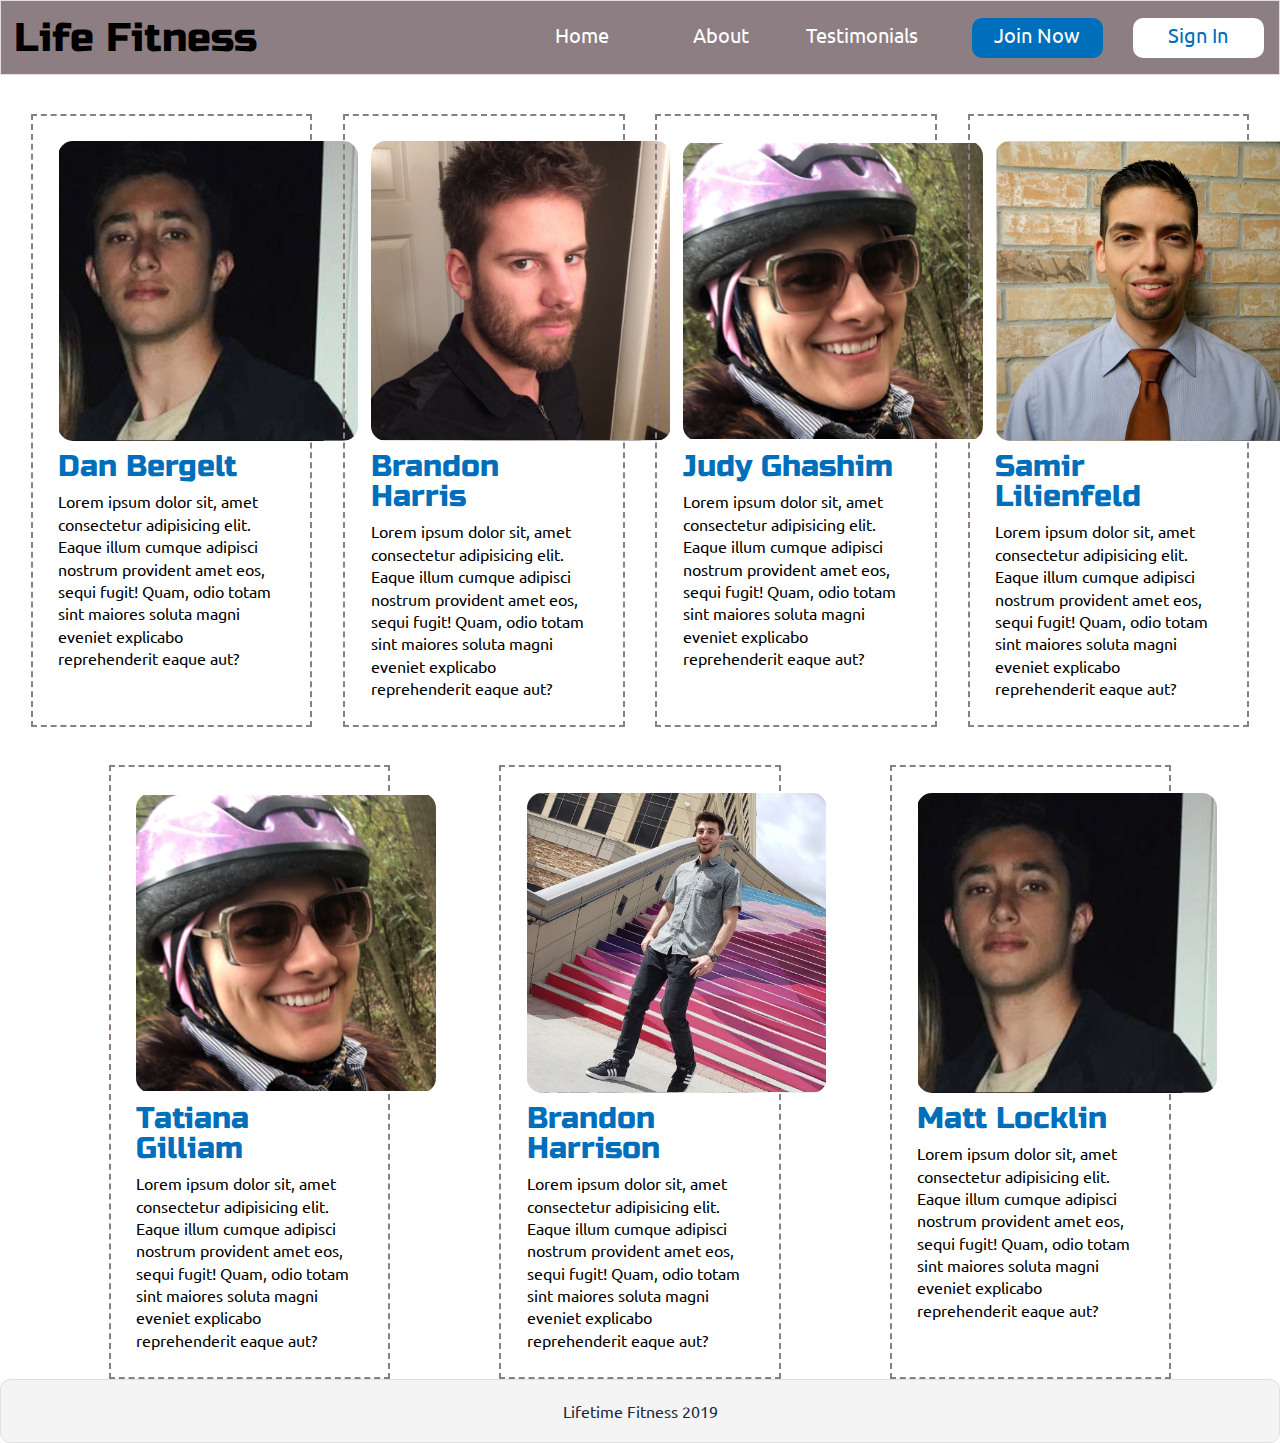
==== about.html @ 03cfb134 "MVP almost finished" ====
<!DOCTYPE html>

<html lang="en">
  <head>
    <meta charset="utf-8" />
    <meta name="viewport" content="width=device-width, initial-scale=1.0" />
    <title>Lifetime Fitness</title>

    <link
      href="https://fonts.googleapis.com/css?family=Russo+One|Ubuntu"
      rel="stylesheet"
    />
    <link href="css/index.css" rel="stylesheet" />

    <!--[if lt IE 9]>
      <script src="https://cdnjs.cloudflare.com/ajax/libs/html5shiv/3.7.3/html5shiv.js"></script>
    <![endif]-->
  </head>

  <body>
    <section class="nav">
      <h1>Life Fitness</h1>
      <nav>
        <a href="index.html" class="nav-home">Home</a>
        <a href="about.html" class="nav-about">About</a>
        <a class="nav-test">Testimonials</a>
        <a class="join-now">Join Now</a>
        <a class="sign-in">Sign In</a>
      </nav>
    </section>

    <section class="about">
      <div class="dan">
        <img src="img/about-dan.PNG" alt="App screenshot" />
        <h1>Dan Bergelt</h1>
        <p>
          Lorem ipsum dolor sit, amet consectetur adipisicing elit. Eaque illum
          cumque adipisci nostrum provident amet eos, sequi fugit! Quam, odio
          totam sint maiores soluta magni eveniet explicabo reprehenderit eaque
          aut?
        </p>
      </div>
      <div class="brandon">
        <img src="img/about-brandon.PNG" alt="App screenshot" />
        <h1>Brandon Harris</h1>
        <p>
          Lorem ipsum dolor sit, amet consectetur adipisicing elit. Eaque illum
          cumque adipisci nostrum provident amet eos, sequi fugit! Quam, odio
          totam sint maiores soluta magni eveniet explicabo reprehenderit eaque
          aut?
        </p>
      </div>
      <div class="judy">
        <img src="img/about-judy.PNG" alt="App screenshot" />
        <h1>Judy Ghashim</h1>
        <p>
          Lorem ipsum dolor sit, amet consectetur adipisicing elit. Eaque illum
          cumque adipisci nostrum provident amet eos, sequi fugit! Quam, odio
          totam sint maiores soluta magni eveniet explicabo reprehenderit eaque
          aut?
        </p>
      </div>
      <div class="sam">
        <img src="img/about-sam.PNG" alt="App screenshot" />
        <h1>Samir Lilienfeld</h1>
        <p>
          Lorem ipsum dolor sit, amet consectetur adipisicing elit. Eaque illum
          cumque adipisci nostrum provident amet eos, sequi fugit! Quam, odio
          totam sint maiores soluta magni eveniet explicabo reprehenderit eaque
          aut?
        </p>
      </div>
      <div class="tat">
        <img src="img/about-judy.PNG" alt="App screenshot" />
        <h1>Tatiana Gilliam</h1>
        <p>
          Lorem ipsum dolor sit, amet consectetur adipisicing elit. Eaque illum
          cumque adipisci nostrum provident amet eos, sequi fugit! Quam, odio
          totam sint maiores soluta magni eveniet explicabo reprehenderit eaque
          aut?
        </p>
      </div>
      <div class="bra">
        <img src="img/about-bra.PNG" alt="App screenshot" />
        <h1>Brandon Harrison</h1>
        <p>
          Lorem ipsum dolor sit, amet consectetur adipisicing elit. Eaque illum
          cumque adipisci nostrum provident amet eos, sequi fugit! Quam, odio
          totam sint maiores soluta magni eveniet explicabo reprehenderit eaque
          aut?
        </p>
      </div>
      <div class="matt">
        <img src="img/about-dan.PNG" alt="App screenshot" />
        <h1>Matt Locklin</h1>
        <p>
          Lorem ipsum dolor sit, amet consectetur adipisicing elit. Eaque illum
          cumque adipisci nostrum provident amet eos, sequi fugit! Quam, odio
          totam sint maiores soluta magni eveniet explicabo reprehenderit eaque
          aut?
        </p>
      </div>
    </section>
    <footer>
            <p>Lifetime Fitness 2019</p>
          </footer>
  </body>
</html>
---- css/index.css ----
/* http://meyerweb.com/eric/tools/css/reset/ 
   v2.0 | 20110126
   License: none (public domain)
*/
html,
body,
div,
span,
applet,
object,
iframe,
h1,
h2,
h3,
h4,
h5,
h6,
p,
blockquote,
pre,
a,
abbr,
acronym,
address,
big,
cite,
code,
del,
dfn,
em,
img,
ins,
kbd,
q,
s,
samp,
small,
strike,
strong,
sub,
sup,
tt,
var,
b,
u,
i,
center,
dl,
dt,
dd,
ol,
ul,
li,
fieldset,
form,
label,
legend,
table,
caption,
tbody,
tfoot,
thead,
tr,
th,
td,
article,
aside,
canvas,
details,
embed,
figure,
figcaption,
footer,
header,
hgroup,
menu,
nav,
output,
ruby,
section,
summary,
time,
mark,
audio,
video {
  margin: 0;
  padding: 0;
  border: 0;
  font-size: 100%;
  font: inherit;
  vertical-align: baseline;
}
/* HTML5 display-role reset for older browsers */
article,
aside,
details,
figcaption,
figure,
footer,
header,
hgroup,
menu,
nav,
section {
  display: block;
}
body {
  line-height: 1;
}
ol,
ul {
  list-style: none;
}
blockquote,
q {
  quotes: none;
}
blockquote:before,
blockquote:after,
q:before,
q:after {
  content: '';
  content: none;
}
table {
  border-collapse: collapse;
  border-spacing: 0;
}
* {
  box-sizing: border-box;
}
html {
  font-size: 62.5%;
}
html,
body {
  font-family: 'Ubuntu', sans-serif;
}
h1,
h2,
h3,
h4,
h5 {
  font-family: 'Russo One', sans-serif;
}
h2 {
  font-size: 3.2rem;
}
h3 {
  font-size: 2.8rem;
}
p {
  font-size: 1.6rem;
  line-height: 1.4;
}
.container {
  max-width: 100%;
  width: 100%;
  margin: 0 auto;
}
@media (max-width: 500px) {
  .container {
    max-width: 400px;
    width: 100%;
    margin: 0 auto;
  }
}
.nav {
  max-width: 100%;
  width: 100%;
  margin: 0 auto;
  background: #8D7E83;
  display: flex;
  justify-content: space-between;
  align-items: center;
  border: 1px solid #e0e0e0;
  padding: 1.3% 0;
}
@media (max-width: 500px) {
  .nav {
    width: 100%;
    margin: 0 auto;
    flex-direction: column;
    align-content: center;
    padding-top: 3%;
  }
}
.nav h1 {
  width: 35%;
  font-size: 4rem;
  margin: 0;
  padding: 0 1%;
}
@media (max-width: 500px) {
  .nav h1 {
    width: 55%;
  }
}
.nav nav {
  width: 60%;
  font-size: 1.8rem;
  height: 100%;
  display: flex;
  justify-content: flex-end;
}
@media (max-width: 500px) {
  .nav nav {
    margin-bottom: 3%;
    padding: 0;
    margin: 0;
    width: 100%;
  }
}
.nav nav .join-now {
  background: #006FBB;
  color: white;
  width: 30%;
  margin-left: 5%;
}
.nav nav .join-now:hover {
  background: white;
  color: #006FBB;
}
@media (max-width: 500px) {
  .nav nav .join-now {
    width: 20%;
    height: 25px;
    margin-left: 12%;
  }
}
.nav nav .sign-in {
  background: white;
  color: #006FBB;
  width: 30%;
}
.nav nav .sign-in:hover {
  background: #006FBB;
  color: white;
}
@media (max-width: 500px) {
  .nav nav .sign-in {
    width: 20%;
    height: 25px;
  }
}
.nav nav a {
  margin: 0 2%;
  width: 25%;
  height: 40px;
  border-radius: 10px;
  font-size: 2rem;
  text-align: center;
  padding-top: 1%;
  text-decoration: none;
}
@media (max-width: 500px) {
  .nav nav a {
    width: 10%;
    font-size: 1.2rem;
  }
}
.nav nav a:hover {
  color: #006FBB;
}
.nav nav .nav-test,
.nav nav .nav-home,
.nav nav .nav-about {
  color: white;
}
footer {
  color: #22283B;
  background: #f4f4f4;
  padding: 20px 0;
  border: 1px double #e0e0e0;
  border-radius: 10px;
  display: flex;
  justify-content: center;
  align-items: center;
}
.home .intro {
  display: flex;
}
@media (max-width: 500px) {
  .home .intro {
    flex-direction: column;
  }
}
.home .intro .intro-text {
  max-height: 500px;
  display: flex;
  flex-direction: column;
  justify-content: space-around;
  margin-top: 2%;
}
.home .intro h2 {
  padding: 5%;
  padding-bottom: 1%;
  margin: 0;
  font-size: 5rem;
}
.home .intro h3 {
  padding: 5%;
  padding-top: 1%;
  color: #8D7E83;
}
.home .intro p {
  padding: 5%;
  padding-top: 0;
  padding-bottom: 0;
  margin-bottom: 3%;
  font-size: calc(14px + (26 - 14) * ((100vw - 300px) / (1600 - 300)));
  max-height: 400px;
}
.home .intro button {
  text-decoration: none;
  border: none;
  background: #006FBB;
  color: white;
  padding-bottom: 12%;
  padding-top: 5%;
  margin: 0 5%;
  height: 10px;
  margin-bottom: 5%;
  width: 80%;
  border-radius: 10px;
  font-size: 3rem;
  text-align: center;
}
.home .intro button:hover {
  background: white;
  color: #006FBB;
  border: 1px solid #006FBB;
}
.home .intro img {
  max-width: 60%;
}
@media (max-width: 500px) {
  .home .intro img {
    max-width: 100%;
  }
}
.home .feature1 {
  width: 90%;
  margin: 0 auto;
  margin-top: 2%;
  display: flex;
  justify-content: flex-start;
}
@media (max-width: 500px) {
  .home .feature1 {
    flex-direction: column;
  }
}
.home .feature1 .f1-text {
  width: 60%;
  display: flex;
  flex-direction: column;
  justify-content: center;
}
@media (max-width: 500px) {
  .home .feature1 .f1-text {
    width: 90%;
  }
}
.home .feature1 .f1-text p {
  width: 80%;
  font-size: calc(14px + (26 - 14) * ((100vw - 300px) / (1600 - 300)));
}
@media (max-width: 500px) {
  .home .feature1 .f1-text p {
    width: 100%;
  }
}
.home .feature1 .f1-text h3 {
  padding-bottom: 5%;
  font-size: 3.5rem;
}
.home .feature1 .f1-img img {
  max-width: 100%;
}
.home .feature2 {
  width: 90%;
  margin: 0 auto;
  margin-top: 2%;
  display: flex;
  flex-direction: row-reverse;
}
@media (max-width: 500px) {
  .home .feature2 {
    flex-direction: column;
  }
}
.home .feature2 .f2-text {
  width: 60%;
  margin-left: 2%;
  display: flex;
  flex-direction: column;
  justify-content: center;
}
@media (max-width: 500px) {
  .home .feature2 .f2-text {
    width: 90%;
  }
}
.home .feature2 .f2-text h3 {
  padding-bottom: 5%;
  font-size: 3.5rem;
}
.home .feature2 .f2-text p {
  width: 80%;
  font-size: calc(14px + (26 - 14) * ((100vw - 300px) / (1600 - 300)));
}
@media (max-width: 500px) {
  .home .feature2 .f2-text p {
    width: 100%;
  }
}
.home .feature2 .f2-img {
  width: 50%;
}
@media (max-width: 500px) {
  .home .feature2 .f2-img {
    width: 100%;
  }
}
.home .feature2 .f2-img img {
  max-width: 100%;
}
.home .join {
  width: 90%;
  margin: 0 auto;
  display: flex;
  justify-content: space-between;
  flex-wrap: wrap;
}
.home .join h1 {
  width: 100%;
  text-align: center;
  font-size: 4rem;
  margin: 2%;
}
.home .join div {
  display: flex;
  flex-direction: column;
  align-items: center;
  width: 30%;
  border: 2px dashed #8D7E83;
}
.home .join div h1 {
  font-size: 3rem;
}
.home .join div p {
  padding: 10%;
  padding-top: 0;
}
.home .join div img {
  width: 250px;
  height: 200px;
  object-fit: scale-down;
  border-radius: 10px;
}
@media (max-width: 500px) {
  .home .join div img {
    width: 200px;
    height: 200px;
  }
}
.about {
  display: flex;
  flex-wrap: wrap;
  justify-content: space-evenly;
}
@media (max-width: 500px) {
  .about {
    flex-direction: column;
  }
}
.about div {
  width: 22%;
  margin: 3% 0;
  margin-bottom: 0;
  border: 2px dashed #8D7E83;
  padding: 2%;
}
@media (max-width: 500px) {
  .about div {
    display: flex;
    flex-direction: column;
    align-items: center;
    width: 90%;
    margin: 0 auto;
    border: 1px dashed #8D7E83;
  }
}
.about div img {
  width: 300px;
  height: 300px;
  object-fit: scale-down;
  border-radius: 5%;
}
@media (max-width: 500px) {
  .about div img {
    width: 200px;
    height: 200px;
  }
}
.about div h1 {
  margin: 4% 0;
  font-size: 3rem;
  color: #006FBB;
}
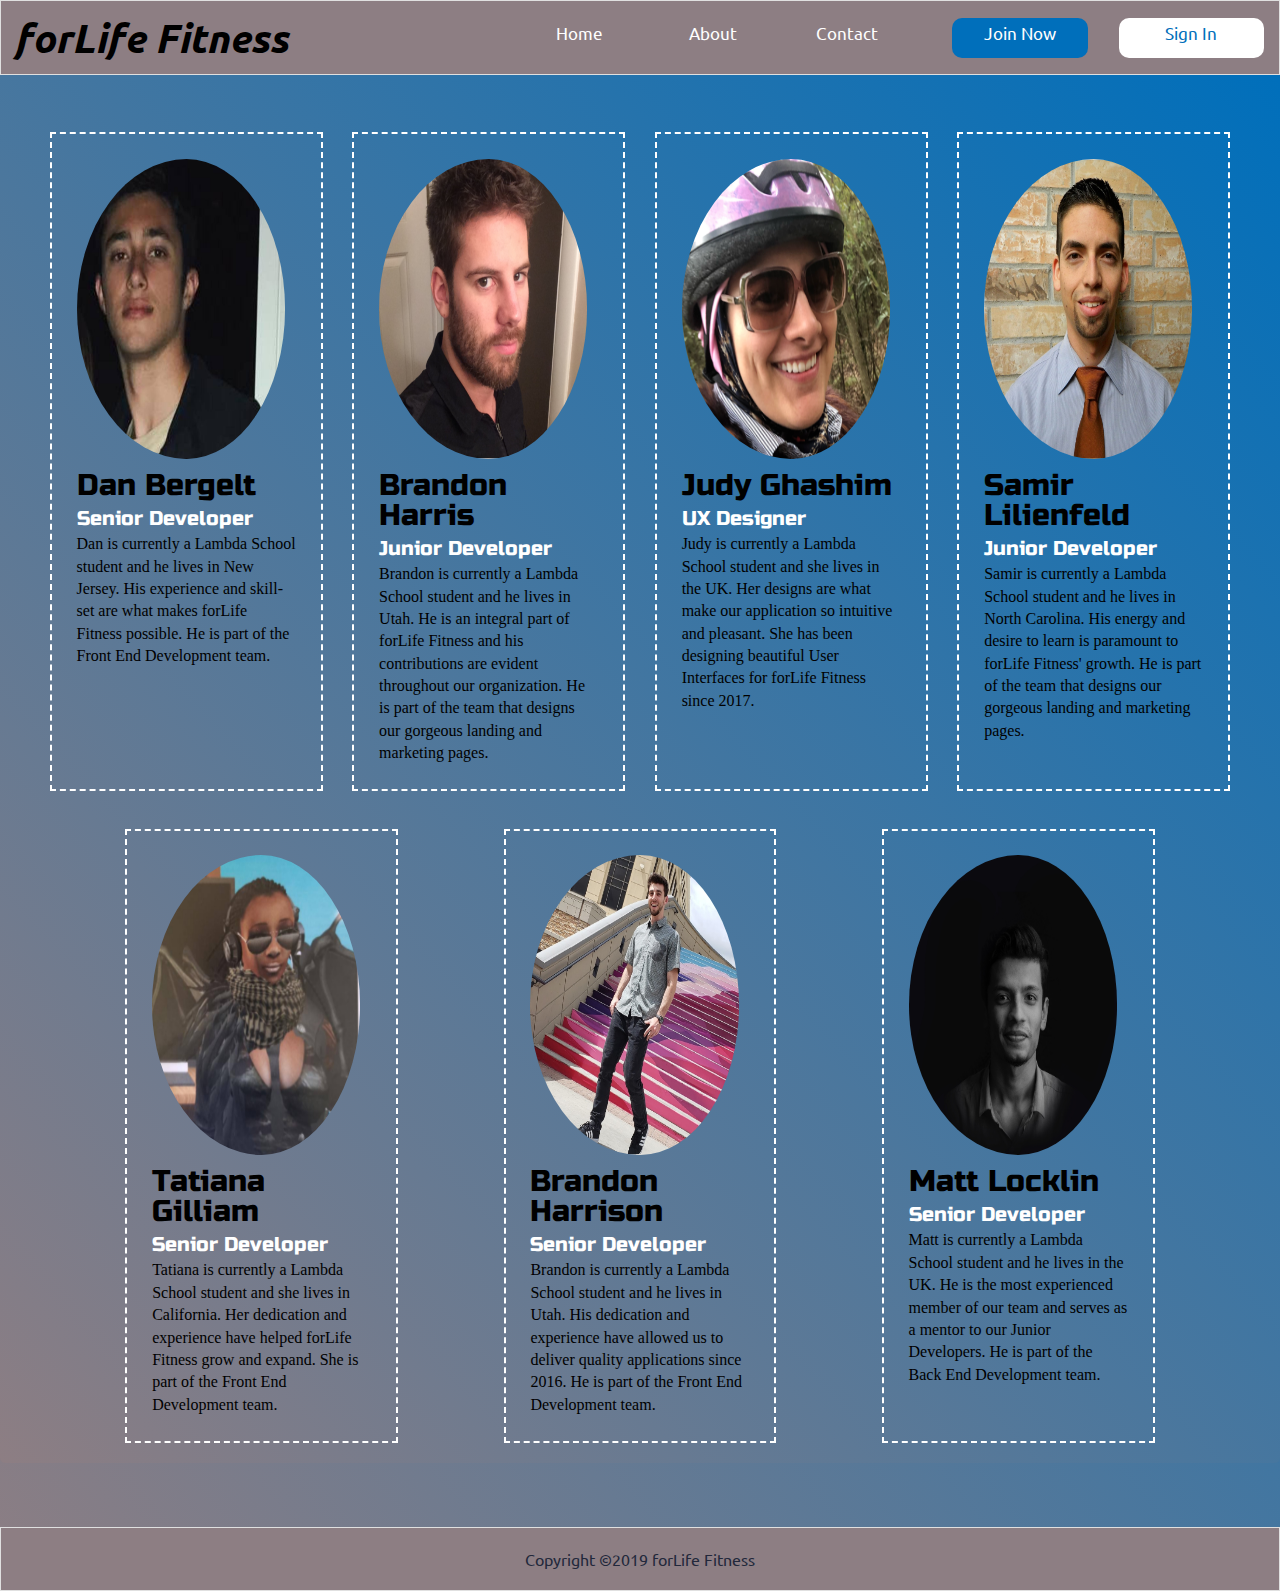
==== commit 281033e7: "MVP Finished #1" ====
--- a/about.html
+++ b/about.html
@@ -4,7 +4,7 @@
   <head>
     <meta charset="utf-8" />
     <meta name="viewport" content="width=device-width, initial-scale=1.0" />
-    <title>Lifetime Fitness</title>
+    <title>forLife Fitness</title>
 
     <link
       href="https://fonts.googleapis.com/css?family=Russo+One|Ubuntu"
@@ -19,90 +19,96 @@
 
   <body>
     <section class="nav">
-      <h1>Life Fitness</h1>
+      <h1>forLife Fitness</h1>
       <nav>
         <a href="index.html" class="nav-home">Home</a>
         <a href="about.html" class="nav-about">About</a>
-        <a class="nav-test">Testimonials</a>
+        <a href="contact.html" class="nav-test">Contact</a>
         <a class="join-now">Join Now</a>
         <a class="sign-in">Sign In</a>
       </nav>
     </section>
-
-    <section class="about">
-      <div class="dan">
-        <img src="img/about-dan.PNG" alt="App screenshot" />
-        <h1>Dan Bergelt</h1>
-        <p>
-          Lorem ipsum dolor sit, amet consectetur adipisicing elit. Eaque illum
-          cumque adipisci nostrum provident amet eos, sequi fugit! Quam, odio
-          totam sint maiores soluta magni eveniet explicabo reprehenderit eaque
-          aut?
-        </p>
-      </div>
-      <div class="brandon">
-        <img src="img/about-brandon.PNG" alt="App screenshot" />
-        <h1>Brandon Harris</h1>
-        <p>
-          Lorem ipsum dolor sit, amet consectetur adipisicing elit. Eaque illum
-          cumque adipisci nostrum provident amet eos, sequi fugit! Quam, odio
-          totam sint maiores soluta magni eveniet explicabo reprehenderit eaque
-          aut?
-        </p>
-      </div>
-      <div class="judy">
-        <img src="img/about-judy.PNG" alt="App screenshot" />
-        <h1>Judy Ghashim</h1>
-        <p>
-          Lorem ipsum dolor sit, amet consectetur adipisicing elit. Eaque illum
-          cumque adipisci nostrum provident amet eos, sequi fugit! Quam, odio
-          totam sint maiores soluta magni eveniet explicabo reprehenderit eaque
-          aut?
-        </p>
-      </div>
-      <div class="sam">
-        <img src="img/about-sam.PNG" alt="App screenshot" />
-        <h1>Samir Lilienfeld</h1>
-        <p>
-          Lorem ipsum dolor sit, amet consectetur adipisicing elit. Eaque illum
-          cumque adipisci nostrum provident amet eos, sequi fugit! Quam, odio
-          totam sint maiores soluta magni eveniet explicabo reprehenderit eaque
-          aut?
-        </p>
-      </div>
-      <div class="tat">
-        <img src="img/about-judy.PNG" alt="App screenshot" />
-        <h1>Tatiana Gilliam</h1>
-        <p>
-          Lorem ipsum dolor sit, amet consectetur adipisicing elit. Eaque illum
-          cumque adipisci nostrum provident amet eos, sequi fugit! Quam, odio
-          totam sint maiores soluta magni eveniet explicabo reprehenderit eaque
-          aut?
-        </p>
-      </div>
-      <div class="bra">
-        <img src="img/about-bra.PNG" alt="App screenshot" />
-        <h1>Brandon Harrison</h1>
-        <p>
-          Lorem ipsum dolor sit, amet consectetur adipisicing elit. Eaque illum
-          cumque adipisci nostrum provident amet eos, sequi fugit! Quam, odio
-          totam sint maiores soluta magni eveniet explicabo reprehenderit eaque
-          aut?
-        </p>
-      </div>
-      <div class="matt">
-        <img src="img/about-dan.PNG" alt="App screenshot" />
-        <h1>Matt Locklin</h1>
-        <p>
-          Lorem ipsum dolor sit, amet consectetur adipisicing elit. Eaque illum
-          cumque adipisci nostrum provident amet eos, sequi fugit! Quam, odio
-          totam sint maiores soluta magni eveniet explicabo reprehenderit eaque
-          aut?
-        </p>
-      </div>
-    </section>
+    <div class="container about">
+      <section class="about">
+        <div class="dan">
+          <img src="img/about-dan.PNG" alt="App screenshot" />
+          <h1>Dan Bergelt</h1>
+          <h3>Senior Developer</h3>
+          <p>
+            Dan is currently a Lambda School student and he lives in New Jersey.
+            His experience and skill-set are what makes forLife Fitness
+            possible. He is part of the Front End Development team.
+          </p>
+        </div>
+        <div class="brandon">
+          <img src="img/about-brandon.PNG" alt="App screenshot" />
+          <h1>Brandon Harris</h1>
+          <h3>Junior Developer</h3>
+          <p>
+            Brandon is currently a Lambda School student and he lives in Utah.
+            He is an integral part of forLife Fitness and his contributions are
+            evident throughout our organization. He is part of the team that
+            designs our gorgeous landing and marketing pages.
+          </p>
+        </div>
+        <div class="judy">
+          <img src="img/about-judy.PNG" alt="App screenshot" />
+          <h1>Judy Ghashim</h1>
+          <h3>UX Designer</h3>
+          <p>
+            Judy is currently a Lambda School student and she lives in the UK.
+            Her designs are what make our application so intuitive and pleasant.
+            She has been designing beautiful User Interfaces for forLife Fitness
+            since 2017.
+          </p>
+        </div>
+        <div class="sam">
+          <img src="img/about-sam.PNG" alt="App screenshot" />
+          <h1>Samir Lilienfeld</h1>
+          <h3>Junior Developer</h3>
+          <p>
+            Samir is currently a Lambda School student and he lives in North
+            Carolina. His energy and desire to learn is paramount to forLife
+            Fitness' growth. He is part of the team that designs our gorgeous
+            landing and marketing pages.
+          </p>
+        </div>
+        <div class="tat">
+          <img src="img/about-tat.PNG" alt="App screenshot" />
+          <h1>Tatiana Gilliam</h1>
+          <h3>Senior Developer</h3>
+          <p>
+            Tatiana is currently a Lambda School student and she lives in
+            California. Her dedication and experience have helped forLife
+            Fitness grow and expand. She is part of the Front End Development
+            team.
+          </p>
+        </div>
+        <div class="bra">
+          <img src="img/about-bra.PNG" alt="App screenshot" />
+          <h1>Brandon Harrison</h1>
+          <h3>Senior Developer</h3>
+          <p>
+            Brandon is currently a Lambda School student and he lives in Utah.
+            His dedication and experience have allowed us to deliver quality
+            applications since 2016. He is part of the Front End Development
+            team.
+          </p>
+        </div>
+        <div class="matt">
+          <img src="img/about-matt.jpg" alt="App screenshot" />
+          <h1>Matt Locklin</h1>
+          <h3>Senior Developer</h3>
+          <p>
+            Matt is currently a Lambda School student and he lives in the UK. He
+            is the most experienced member of our team and serves as a mentor to
+            our Junior Developers. He is part of the Back End Development team.
+          </p>
+        </div>
+      </section>
+    </div>
     <footer>
-            <p>Lifetime Fitness 2019</p>
-          </footer>
+      <p>Copyright ©2019 forLife Fitness</p>
+    </footer>
   </body>
 </html>
--- a/css/index.css
+++ b/css/index.css
@@ -131,6 +131,7 @@
 }
 html {
   font-size: 62.5%;
+  background-image: linear-gradient(to top right, #8D7E83, #006FBB);
 }
 html,
 body {
@@ -154,13 +155,14 @@
   line-height: 1.4;
 }
 .container {
+  font-family: -apple-system, BlinkMacSystemFont;
   max-width: 100%;
   width: 100%;
   margin: 0 auto;
 }
 @media (max-width: 500px) {
   .container {
-    max-width: 400px;
+    max-width: 100%;
     width: 100%;
     margin: 0 auto;
   }
@@ -176,7 +178,7 @@
   border: 1px solid #e0e0e0;
   padding: 1.3% 0;
 }
-@media (max-width: 500px) {
+@media (max-width: 800px) {
   .nav {
     width: 100%;
     margin: 0 auto;
@@ -186,24 +188,28 @@
   }
 }
 .nav h1 {
+  font-family: -apple-system, BlinkMacSystemFont, "Segoe UI", Roboto, Oxygen, Ubuntu, Cantarell, "Open Sans", "Helvetica Neue", sans-serif;
+  font-weight: bold;
+  font-style: italic;
   width: 35%;
   font-size: 4rem;
   margin: 0;
   padding: 0 1%;
 }
-@media (max-width: 500px) {
+@media (max-width: 800px) {
   .nav h1 {
-    width: 55%;
+    width: 65%;
+    text-align: center;
+    margin-bottom: 2%;
   }
 }
 .nav nav {
   width: 60%;
-  font-size: 1.8rem;
   height: 100%;
   display: flex;
   justify-content: flex-end;
 }
-@media (max-width: 500px) {
+@media (max-width: 800px) {
   .nav nav {
     margin-bottom: 3%;
     padding: 0;
@@ -214,14 +220,14 @@
 .nav nav .join-now {
   background: #006FBB;
   color: white;
-  width: 30%;
+  width: 33%;
   margin-left: 5%;
 }
 .nav nav .join-now:hover {
   background: white;
   color: #006FBB;
 }
-@media (max-width: 500px) {
+@media (max-width: 800px) {
   .nav nav .join-now {
     width: 20%;
     height: 25px;
@@ -231,13 +237,13 @@
 .nav nav .sign-in {
   background: white;
   color: #006FBB;
-  width: 30%;
+  width: 35%;
 }
 .nav nav .sign-in:hover {
   background: #006FBB;
   color: white;
 }
-@media (max-width: 500px) {
+@media (max-width: 800px) {
   .nav nav .sign-in {
     width: 20%;
     height: 25px;
@@ -248,15 +254,16 @@
   width: 25%;
   height: 40px;
   border-radius: 10px;
-  font-size: 2rem;
+  font-size: 1.65rem;
   text-align: center;
   padding-top: 1%;
   text-decoration: none;
-}
-@media (max-width: 500px) {
+  transition-duration: 300ms;
+}
+@media (max-width: 800px) {
   .nav nav a {
     width: 10%;
-    font-size: 1.2rem;
+    font-size: 1.5rem;
   }
 }
 .nav nav a:hover {
@@ -268,19 +275,20 @@
   color: white;
 }
 footer {
+  margin-top: 5%;
   color: #22283B;
-  background: #f4f4f4;
+  background: #8D7E83;
   padding: 20px 0;
   border: 1px double #e0e0e0;
-  border-radius: 10px;
   display: flex;
   justify-content: center;
   align-items: center;
 }
 .home .intro {
-  display: flex;
-}
-@media (max-width: 500px) {
+  margin-bottom: 2%;
+  display: flex;
+}
+@media (max-width: 800px) {
   .home .intro {
     flex-direction: column;
   }
@@ -289,8 +297,13 @@
   max-height: 500px;
   display: flex;
   flex-direction: column;
-  justify-content: space-around;
+  align-content: center;
   margin-top: 2%;
+}
+@media (max-width: 800px) {
+  .home .intro .intro-text {
+    align-items: center;
+  }
 }
 .home .intro h2 {
   padding: 5%;
@@ -301,50 +314,74 @@
 .home .intro h3 {
   padding: 5%;
   padding-top: 1%;
-  color: #8D7E83;
+  color: white;
+  font-size: 2.5rem;
 }
 .home .intro p {
   padding: 5%;
   padding-top: 0;
   padding-bottom: 0;
-  margin-bottom: 3%;
+  margin-bottom: 0.5%;
   font-size: calc(14px + (26 - 14) * ((100vw - 300px) / (1600 - 300)));
-  max-height: 400px;
-}
-.home .intro button {
+  max-height: 300px;
+}
+.home .intro .lg-button {
+  display: flex;
+  justify-content: center;
+  align-items: center;
   text-decoration: none;
   border: none;
-  background: #006FBB;
+  background: orange;
   color: white;
-  padding-bottom: 12%;
-  padding-top: 5%;
-  margin: 0 5%;
-  height: 10px;
-  margin-bottom: 5%;
-  width: 80%;
+  margin-left: 5%;
+  margin: auto;
+  padding: 3%;
+  margin-top: 8%;
+  margin-bottom: 5px;
+  width: 70%;
   border-radius: 10px;
-  font-size: 3rem;
+  font-size: 4rem;
+}
+.home .intro .lg-button p {
+  margin-bottom: 0;
+  width: 100%;
   text-align: center;
 }
-.home .intro button:hover {
+@media (max-width: 800px) {
+  .home .intro .lg-button {
+    width: 40%;
+    height: 50px;
+    padding: 0;
+    margin: 0;
+    margin-bottom: 5%;
+  }
+}
+.home .intro .lg-button:hover {
   background: white;
-  color: #006FBB;
-  border: 1px solid #006FBB;
+  color: orange;
+  border: 0.05px solid #006FBB;
 }
 .home .intro img {
   max-width: 60%;
 }
-@media (max-width: 500px) {
+@media (max-width: 800px) {
   .home .intro img {
     max-width: 100%;
   }
 }
+@media (max-width: 500px) {
+  .home .intro img {
+    display: none;
+  }
+}
 .home .feature1 {
-  width: 90%;
+  width: 95%;
   margin: 0 auto;
-  margin-top: 2%;
+  margin-top: 10px;
+  padding: 2%;
   display: flex;
   justify-content: flex-start;
+  border: 2px dashed white;
 }
 @media (max-width: 500px) {
   .home .feature1 {
@@ -356,10 +393,17 @@
   display: flex;
   flex-direction: column;
   justify-content: center;
+  align-items: flex-start;
 }
 @media (max-width: 500px) {
   .home .feature1 .f1-text {
     width: 90%;
+  }
+}
+@media (max-width: 800px) {
+  .home .feature1 .f1-text {
+    margin-right: 1%;
+    justify-content: center;
   }
 }
 .home .feature1 .f1-text p {
@@ -369,21 +413,30 @@
 @media (max-width: 500px) {
   .home .feature1 .f1-text p {
     width: 100%;
+    margin-bottom: 2%;
   }
 }
 .home .feature1 .f1-text h3 {
   padding-bottom: 5%;
   font-size: 3.5rem;
 }
+@media (max-width: 500px) {
+  .home .feature1 .f1-text h3 {
+    padding: 2% 0 0 0;
+  }
+}
 .home .feature1 .f1-img img {
   max-width: 100%;
 }
 .home .feature2 {
-  width: 90%;
+  width: 95%;
   margin: 0 auto;
   margin-top: 2%;
+  padding: 2%;
+  padding-bottom: 0;
   display: flex;
   flex-direction: row-reverse;
+  border: 2px dashed white;
 }
 @media (max-width: 500px) {
   .home .feature2 {
@@ -413,6 +466,8 @@
 @media (max-width: 500px) {
   .home .feature2 .f2-text p {
     width: 100%;
+    padding: 3%;
+    padding-top: 0;
   }
 }
 .home .feature2 .f2-img {
@@ -425,6 +480,7 @@
 }
 .home .feature2 .f2-img img {
   max-width: 100%;
+  padding-bottom: 5%;
 }
 .home .join {
   width: 90%;
@@ -432,6 +488,11 @@
   display: flex;
   justify-content: space-between;
   flex-wrap: wrap;
+}
+@media (max-width: 500px) {
+  .home .join {
+    flex-direction: column;
+  }
 }
 .home .join h1 {
   width: 100%;
@@ -444,7 +505,22 @@
   flex-direction: column;
   align-items: center;
   width: 30%;
-  border: 2px dashed #8D7E83;
+  border: 2px dashed white;
+  transition-duration: 300ms;
+}
+.home .join div:hover {
+  background: #8D7E83;
+  border: 2px dashed #006FBB;
+}
+@media (max-width: 500px) {
+  .home .join div {
+    display: flex;
+    flex-direction: column;
+    align-items: center;
+    width: 90%;
+    margin: 0 auto;
+    border: 1px dashed #8D7E83;
+  }
 }
 .home .join div h1 {
   font-size: 3rem;
@@ -459,53 +535,141 @@
   object-fit: scale-down;
   border-radius: 10px;
 }
-@media (max-width: 500px) {
+@media (max-width: 980px) {
   .home .join div img {
     width: 200px;
     height: 200px;
   }
 }
-.about {
+@media (max-width: 500px) {
+  .home .join div img {
+    width: 200px;
+    height: 200px;
+  }
+}
+.container {
+  background-image: linear-gradient(to top right, #8D7E83, #006FBB);
+}
+.container .about {
   display: flex;
   flex-wrap: wrap;
   justify-content: space-evenly;
 }
 @media (max-width: 500px) {
-  .about {
-    flex-direction: column;
-  }
-}
-.about div {
+  .container .about {
+    flex-direction: column;
+  }
+}
+.container .about div {
   width: 22%;
   margin: 3% 0;
   margin-bottom: 0;
-  border: 2px dashed #8D7E83;
+  border: 2px dashed white;
   padding: 2%;
-}
-@media (max-width: 500px) {
-  .about div {
+  transition-duration: 300ms;
+}
+.container .about div:hover {
+  background: #8D7E83;
+  border: 2px dashed #006FBB;
+}
+@media (max-width: 500px) {
+  .container .about div {
     display: flex;
     flex-direction: column;
     align-items: center;
     width: 90%;
     margin: 0 auto;
-    border: 1px dashed #8D7E83;
-  }
-}
-.about div img {
+  }
+}
+@media (max-width: 800px) {
+  .container .about div {
+    display: flex;
+    flex-direction: column;
+    align-items: center;
+    width: 90%;
+    margin: 0 auto;
+  }
+}
+.container .about div img {
+  max-width: 100%;
   width: 300px;
   height: 300px;
-  object-fit: scale-down;
-  border-radius: 5%;
-}
-@media (max-width: 500px) {
-  .about div img {
+  border-radius: 100%;
+  padding-right: 5%;
+}
+@media (max-width: 500px) {
+  .container .about div img {
+    width: 300px;
+    height: 300px;
+  }
+}
+@media (max-width: 800px) {
+  .container .about div img {
     width: 200px;
     height: 200px;
-  }
-}
-.about div h1 {
+    border-radius: 0;
+  }
+}
+.container .about div h1 {
   margin: 4% 0;
   font-size: 3rem;
-  color: #006FBB;
-}
+  color: black;
+}
+.container .about div h3 {
+  font-size: 2rem;
+  color: white;
+  margin-bottom: 2%;
+}
+form {
+  display: flex;
+  flex-direction: column;
+  align-items: center;
+}
+input[type="text"],
+select,
+textarea {
+  width: 70%;
+  padding: 12px;
+  border: 1px solid #ccc;
+  border-radius: 4px;
+  box-sizing: border-box;
+  margin-top: 6px;
+  margin-bottom: 16px;
+  resize: vertical;
+}
+label {
+  font-size: 2rem;
+  align-self: center;
+}
+input[type="submit"] {
+  width: 15%;
+  background-color: orange;
+  color: white;
+  padding: 12px 20px;
+  border: none;
+  border-radius: 4px;
+  cursor: pointer;
+}
+input[type="submit"]:hover {
+  background-color: darkorange;
+}
+.container {
+  border-radius: 5px;
+  background-color: #f2f2f2;
+  padding: 20px;
+}
+.container .contact-top {
+  display: flex;
+  flex-direction: column;
+  align-items: center;
+}
+.container .contact-top h1 {
+  font-size: 4rem;
+}
+.container .contact-top h3 {
+  margin: 1% 0;
+  padding: 1% 0;
+  border-top: 2px dashed #8D7E83;
+  width: 100%;
+  text-align: center;
+}
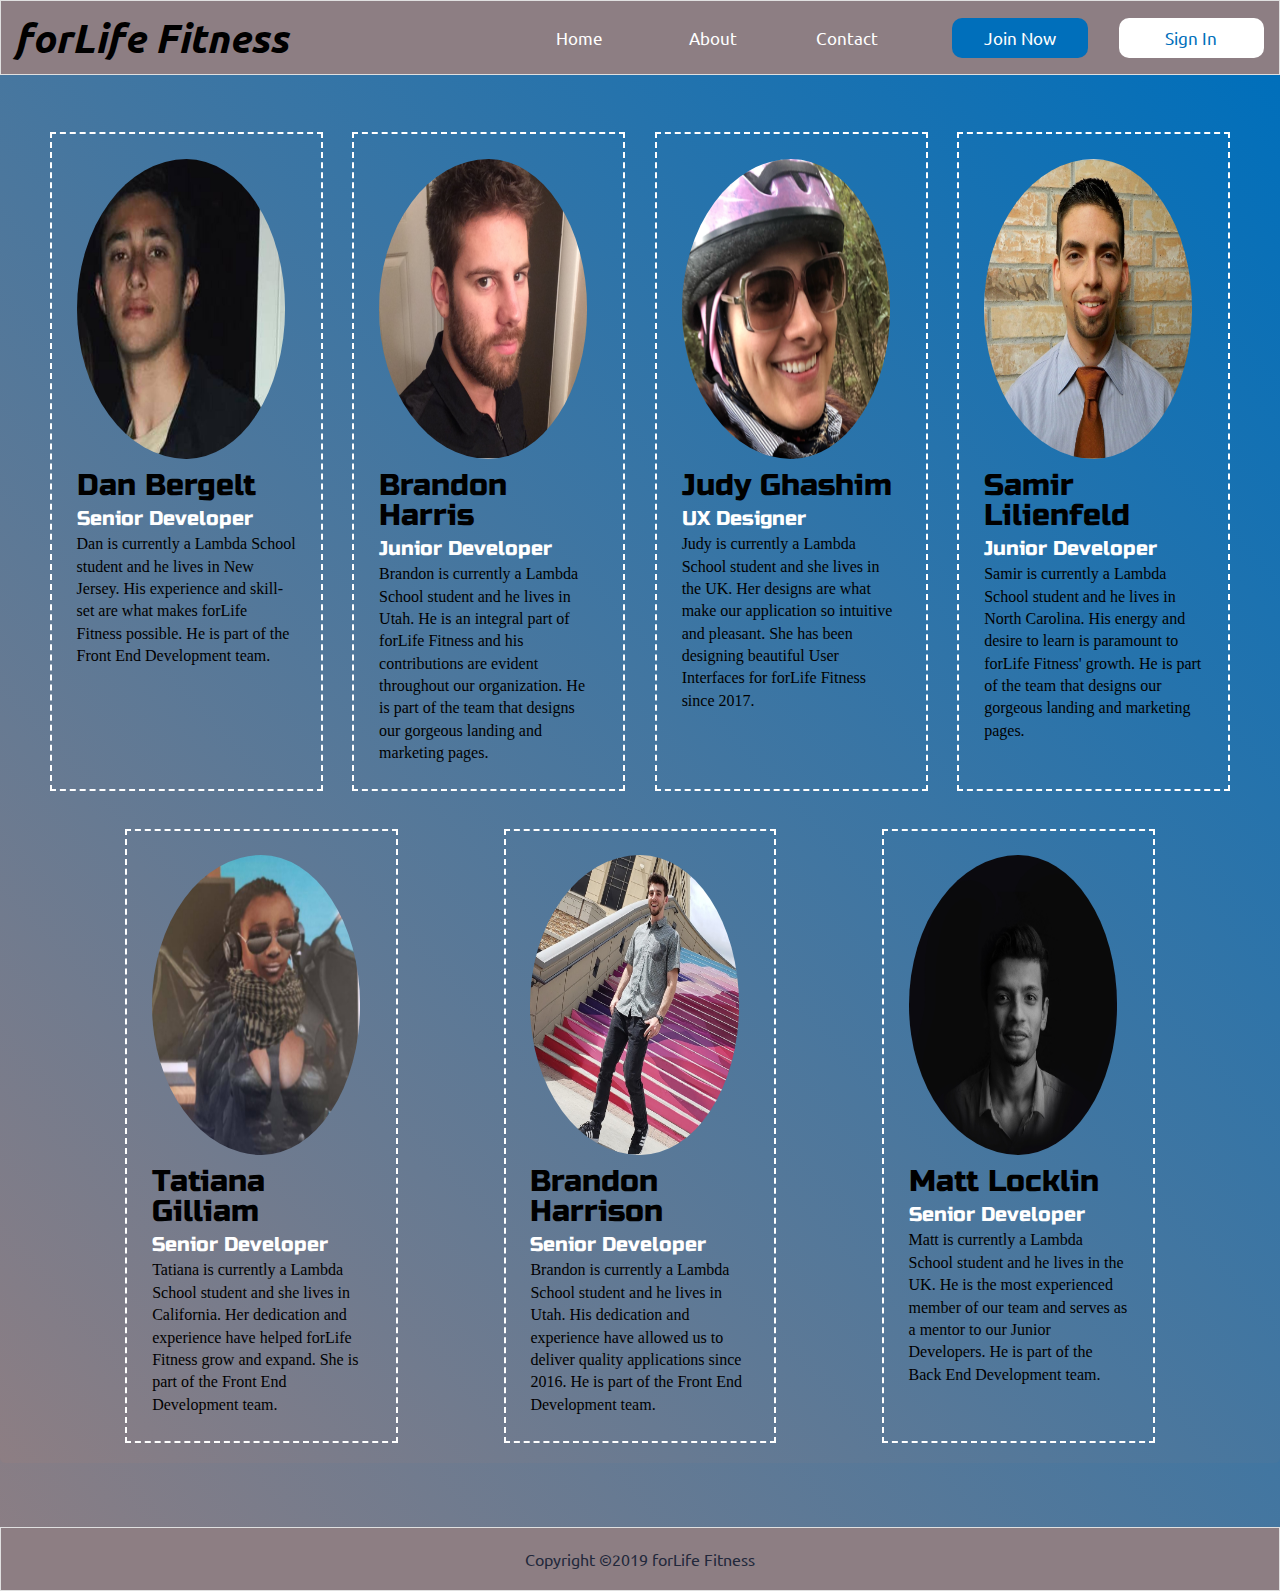
==== commit 5b4e0fad: "Added links to React App" ====
--- a/about.html
+++ b/about.html
@@ -24,8 +24,8 @@
         <a href="index.html" class="nav-home">Home</a>
         <a href="about.html" class="nav-about">About</a>
         <a href="contact.html" class="nav-test">Contact</a>
-        <a class="join-now">Join Now</a>
-        <a class="sign-in">Sign In</a>
+        <a href="https://hopeful-shockley-5d6afd.netlify.com/signup" class="join-now">Join Now</a>
+        <a href="https://hopeful-shockley-5d6afd.netlify.com/login" class="sign-in">Sign In</a>
       </nav>
     </section>
     <div class="container about">
--- a/css/index.css
+++ b/css/index.css
@@ -208,6 +208,7 @@
   height: 100%;
   display: flex;
   justify-content: flex-end;
+  line-height: 40px;
 }
 @media (max-width: 800px) {
   .nav nav {
@@ -215,6 +216,7 @@
     padding: 0;
     margin: 0;
     width: 100%;
+    line-height: 25px;
   }
 }
 .nav nav .join-now {
@@ -252,11 +254,9 @@
 .nav nav a {
   margin: 0 2%;
   width: 25%;
-  height: 40px;
   border-radius: 10px;
   font-size: 1.65rem;
   text-align: center;
-  padding-top: 1%;
   text-decoration: none;
   transition-duration: 300ms;
 }
@@ -325,6 +325,11 @@
   font-size: calc(14px + (26 - 14) * ((100vw - 300px) / (1600 - 300)));
   max-height: 300px;
 }
+@media (max-width: 500px) {
+  .home .intro p {
+    margin-bottom: 3%;
+  }
+}
 .home .intro .lg-button {
   display: flex;
   justify-content: center;
@@ -332,20 +337,22 @@
   text-decoration: none;
   border: none;
   background: orange;
-  color: white;
   margin-left: 5%;
   margin: auto;
-  padding: 3%;
+  line-height: 50px;
   margin-top: 8%;
   margin-bottom: 5px;
-  width: 70%;
+  width: 60%;
   border-radius: 10px;
-  font-size: 4rem;
-}
-.home .intro .lg-button p {
+  font-size: 3rem;
+}
+.home .intro .lg-button a {
   margin-bottom: 0;
   width: 100%;
+  height: 100%;
   text-align: center;
+  text-decoration: none;
+  color: white;
 }
 @media (max-width: 800px) {
   .home .intro .lg-button {
@@ -356,11 +363,6 @@
     margin-bottom: 5%;
   }
 }
-.home .intro .lg-button:hover {
-  background: white;
-  color: orange;
-  border: 0.05px solid #006FBB;
-}
 .home .intro img {
   max-width: 60%;
 }
@@ -541,9 +543,9 @@
     height: 200px;
   }
 }
-@media (max-width: 500px) {
+@media (max-width: 800px) {
   .home .join div img {
-    width: 200px;
+    width: 180px;
     height: 200px;
   }
 }
